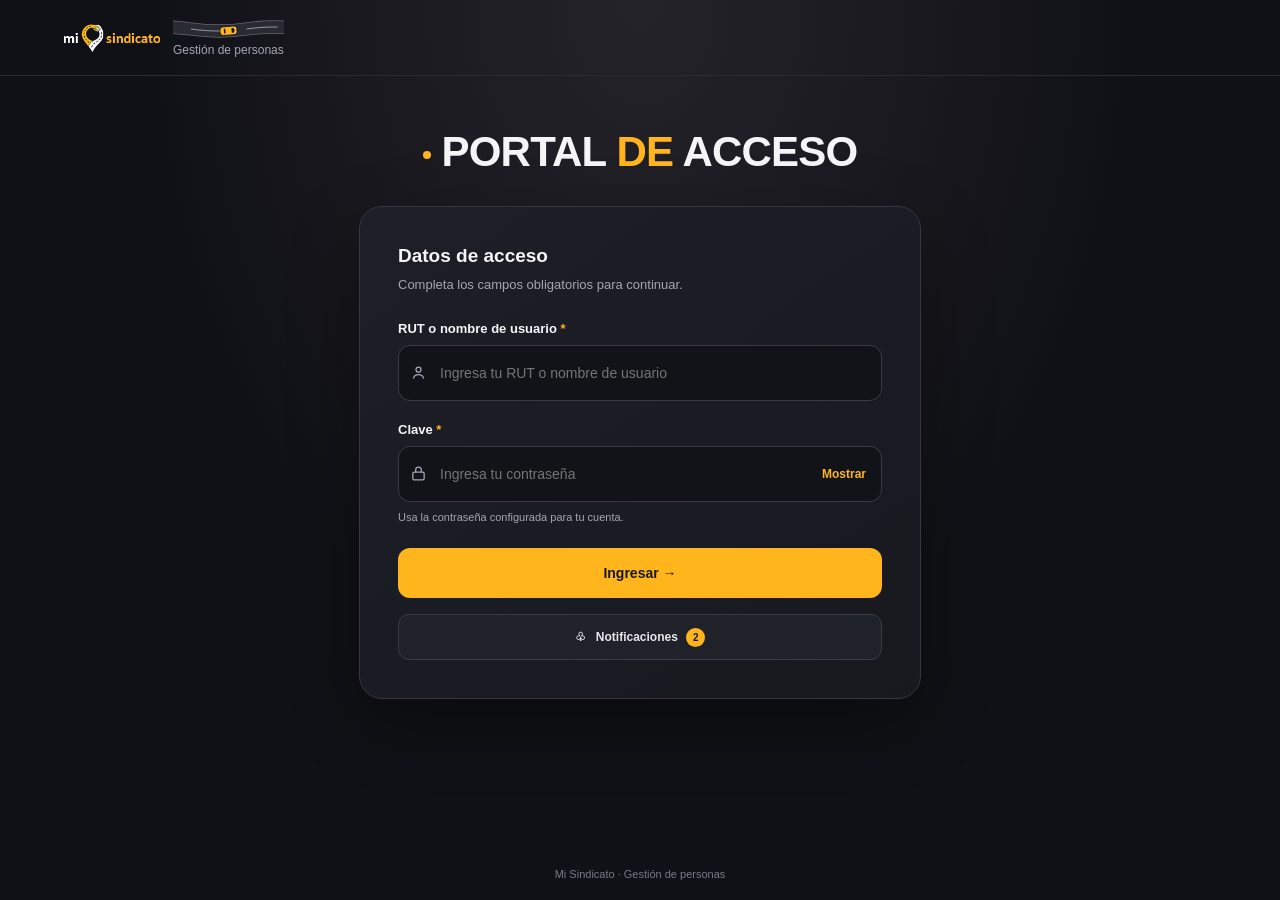
==== sindicato-panel.html @ 50554170 "Conecta Mi Sindicato con Supabase Auth y prepara servicio privado de imágenes" ====
<!doctype html>
<html lang="es">
<meta charset="utf-8">
<meta name="viewport" content="width=device-width, initial-scale=1">
<link rel="icon" href="IMG/mi-sindicato-favicon.png">
<title>Mi Sindicato</title>
<style>
  * { box-sizing: border-box; }
  body { margin: 0; background: #101116; color: #f5f5f7; font: 16px system-ui, sans-serif; }
  main { max-width: 720px; margin: 0 auto; padding: 24px 16px 48px; }
  header { display: flex; justify-content: space-between; align-items: center; }
  header img { width: 150px; }
  section, form { padding: 22px; margin: 16px 0; background: #191b22; border: 1px solid #343743; border-radius: 16px; }
  h1, h2 { margin: 0 0 12px; }
  h2 { font-size: 19px; color: #ffb51b; }
  p { color: #c5c7d0; }
  a { color: #ffb51b; }
  label { display: grid; gap: 6px; margin: 12px 0; }
  label[hidden] { display: none; }
  .platforms { border: 1px solid #626573; border-radius: 8px; display: flex; flex-wrap: wrap; gap: 8px 16px; }
  .platforms label { display: flex; align-items: center; margin: 4px 0; }
  .platforms input { width: auto; accent-color: #ffb51b; }
  dt { font-weight: 700; }
  dd { margin: 0 0 10px; overflow-wrap: anywhere; }
  input, select, textarea, button { font: inherit; border-radius: 8px; padding: 10px; }
  input, select, textarea { width: 100%; background: #101116; color: inherit; border: 1px solid #626573; }
  button { background: #ffb51b; border: 0; color: #101116; font-weight: 700; cursor: pointer; }
  button:disabled { opacity: .65; cursor: wait; }
  .logout-form { display: contents; }
  .logout-form[hidden] { display: none; }
  #status { color: #ffcd66; }
  .admin-dashboard { background: radial-gradient(ellipse at top, #242229, #101116 70%); min-height: 100vh; }
  .admin-dashboard main { max-width: none; padding: 0 0 32px; }
  .admin-dashboard header { padding: 8px clamp(14px, 3vw, 40px); border-bottom: 1px solid #303039; gap: 12px; }
  .admin-brand, .admin-session { display: flex; align-items: center; gap: 12px; }
  .admin-brand img { width: 108px; }
  .admin-brand small, .admin-session { color: #bfc2ce; font-size: 12px; }
  .admin-brand strong { display: block; font-size: 14px; }
  .admin-session button, .admin-dashboard nav button { background: #2c261b; color: #ffb51b; border: 1px solid #4b4028; }
  .admin-layout { width: min(1080px, calc(100% - 32px)); margin: 24px auto; display: grid; grid-template-columns: 200px minmax(0, 1fr); gap: 20px; }
  .admin-dashboard nav { position: sticky; top: 16px; align-self: start; display: grid; gap: 4px; padding: 12px; background: #191b22; border: 1px solid #343743; border-radius: 14px; }
  .admin-dashboard nav .admin-eyebrow { padding: 4px 8px 7px; color: #bfc2ce; }
  .admin-dashboard nav button { display: flex; align-items: center; gap: 9px; text-align: left; font-size: 13px; }
  .admin-nav-icon { width: 16px; flex-shrink: 0; text-align: center; }
  .admin-dashboard nav button:not([aria-current]) { background: transparent; border-color: transparent; color: #f5f5f7; }
  .admin-dashboard nav button:not([aria-current]):hover { background: #22252e; border-color: #343743; }
  .admin-eyebrow { color: #ffb51b; text-transform: uppercase; font-size: 10px; letter-spacing: .15em; font-weight: 800; }
  .admin-intro { display: flex; justify-content: space-between; align-items: center; gap: 12px; }
  .admin-intro p { margin: 0; font-size: 13px; }
  .admin-intro h1 { margin: 5px 0; font-size: 26px; }
  .admin-metrics, .admin-charts { display: grid; gap: 12px; }
  .admin-metrics { grid-template-columns: repeat(5, minmax(0, 1fr)); margin-top: 18px; }
  .admin-charts { grid-template-columns: repeat(2, minmax(0, 1fr)); }
  .admin-card { background: #191b22; border: 1px solid #343743; border-radius: 12px; padding: 14px; }
  .admin-card small { color: #c5c7d0; }
  .admin-card strong { display: block; margin-top: 8px; font-size: 23px; }
  .admin-card h3 { margin: 0 0 10px; font-size: 14px; }
  .admin-chart-body { display: flex; align-items: center; gap: 14px; min-height: 112px; }
  .admin-pie { flex: 0 0 88px; aspect-ratio: 1; border-radius: 50%; }
  .admin-legend { margin: 0; padding: 0; list-style: none; font-size: 12px; overflow-wrap: anywhere; }
  .admin-legend li { margin: 4px 0; }
  .admin-dashboard #status { width: min(1080px, calc(100% - 32px)); margin: 12px auto; }
  .admin-dashboard .union-switcher { width: min(1080px, calc(100% - 32px)); margin: 16px auto; }
  .directory-toolbar { display: flex; align-items: start; justify-content: space-between; gap: 16px; flex-wrap: wrap; }
  .directory-toolbar h2 { color: #f5f5f7; margin-bottom: 6px; }
  .directory-toolbar p { margin: 0; font-size: 13px; }
  .directory-toolbar input { width: min(100%, 270px); }
  .directory-scroll { overflow-x: auto; margin-top: 18px; }
  .directory-scroll table { width: 100%; border-collapse: collapse; text-align: left; font-size: 14px; }
  .directory-scroll th, .directory-scroll td { border-bottom: 1px solid #343743; padding: 12px 10px; }
  .directory-scroll th { font-size: 11px; text-transform: uppercase; letter-spacing: .06em; color: #bfc2ce; }
  .directory-scroll td small { display: block; margin-top: 4px; color: #bfc2ce; }
  .directory-badge { display: inline-block; border-radius: 12px; padding: 4px 8px; background: #2c261b; color: #ffb51b; }
  .member-actions { display: flex; gap: 6px; }
  .member-secondary { background: #22252e; color: #f5f5f7; border: 1px solid #343743; }
  .member-danger { background: #38242a; color: #ffc4c7; border: 1px solid #70434b; }
  .member-active { display: flex; align-items: center; grid-column: 1 / -1; }
  .member-active input { width: auto; accent-color: #ffb51b; }
  .member-dialog { width: min(620px, calc(100% - 28px)); max-height: 92vh; padding: 0; border: 1px solid #343743; border-radius: 18px; background: #191b22; color: #f5f5f7; }
  .member-dialog::backdrop { background: #08090bd9; backdrop-filter: blur(3px); }
  .member-dialog form { position: relative; margin: 0; border: 0; display: grid; grid-template-columns: repeat(2, minmax(0, 1fr)); gap: 12px 16px; }
  .member-dialog label { margin: 0; }
  .member-dialog h2, .member-dialog fieldset, .member-dialog [role="status"], .member-dialog label:first-of-type { grid-column: 1 / -1; }
  .member-dialog h2 { color: inherit; padding: 5px 44px 15px 0; border-bottom: 1px solid #343743; }
  .member-dialog [role="status"] { margin: 0; color: #ffcd66; }
  .member-dialog [role="status"]:empty { display: none; }
  .member-dialog-close { position: absolute; top: 14px; right: 18px; background: #22252e; color: #f5f5f7; border: 1px solid #343743; }
  @media (max-width: 760px) {
    .admin-layout { grid-template-columns: 1fr; }
    .admin-dashboard nav { position: static; display: flex; flex-wrap: wrap; }
    .admin-dashboard nav .admin-eyebrow { flex-basis: 100%; }
    .admin-metrics { grid-template-columns: repeat(auto-fit, minmax(120px, 1fr)); }
  }
  @media (max-width: 520px) {
    .member-dialog form { grid-template-columns: 1fr; }
    .admin-charts { grid-template-columns: 1fr; }
    .admin-session span { display: none; }
    .admin-intro { align-items: start; flex-direction: column; }
  }
</style>
<main>
  <header>
    <img src="IMG/mi-sindicato-header.png" alt="Mi Sindicato">
    <form id="logout" class="logout-form" method="post" action="/api/logout" hidden>
      <button type="submit">Cerrar sesión</button>
    </form>
  </header>
  <div id="panel"></div>
  <p id="status" role="status"></p>
  <section id="file-notice" hidden>
    <h2>Abre Mi Sindicato desde el servidor</h2>
    <p>Inicia sesión en el <a href="http://127.0.0.1:3317/">portal local</a> con tu cuenta de presidente. El portal abrirá tu panel.</p>
  </section>
</main>
<script src="cloud-portal.js"></script>
<script>
  if (window.parent !== window && window.parent.LocalDemo) {
    document.querySelector('header img').src = 'IMG/mi-sindicato-header.png';
    const note = document.createElement('p');
    note.textContent = 'Pruebas locales · Datos ficticios guardados en este navegador';
    document.querySelector('main').prepend(note);
    const script = document.createElement('script');
    script.src = 'sindicato.js';
    document.body.append(script);
  } else if (location.protocol === 'file:') {
    document.querySelector('header img').src = 'IMG/mi-sindicato-header.png';
    location.replace('index.html#panel');
  } else {
    const script = document.createElement('script');
    script.src = 'sindicato.js';
    document.body.append(script);
  }
</script>
</html>
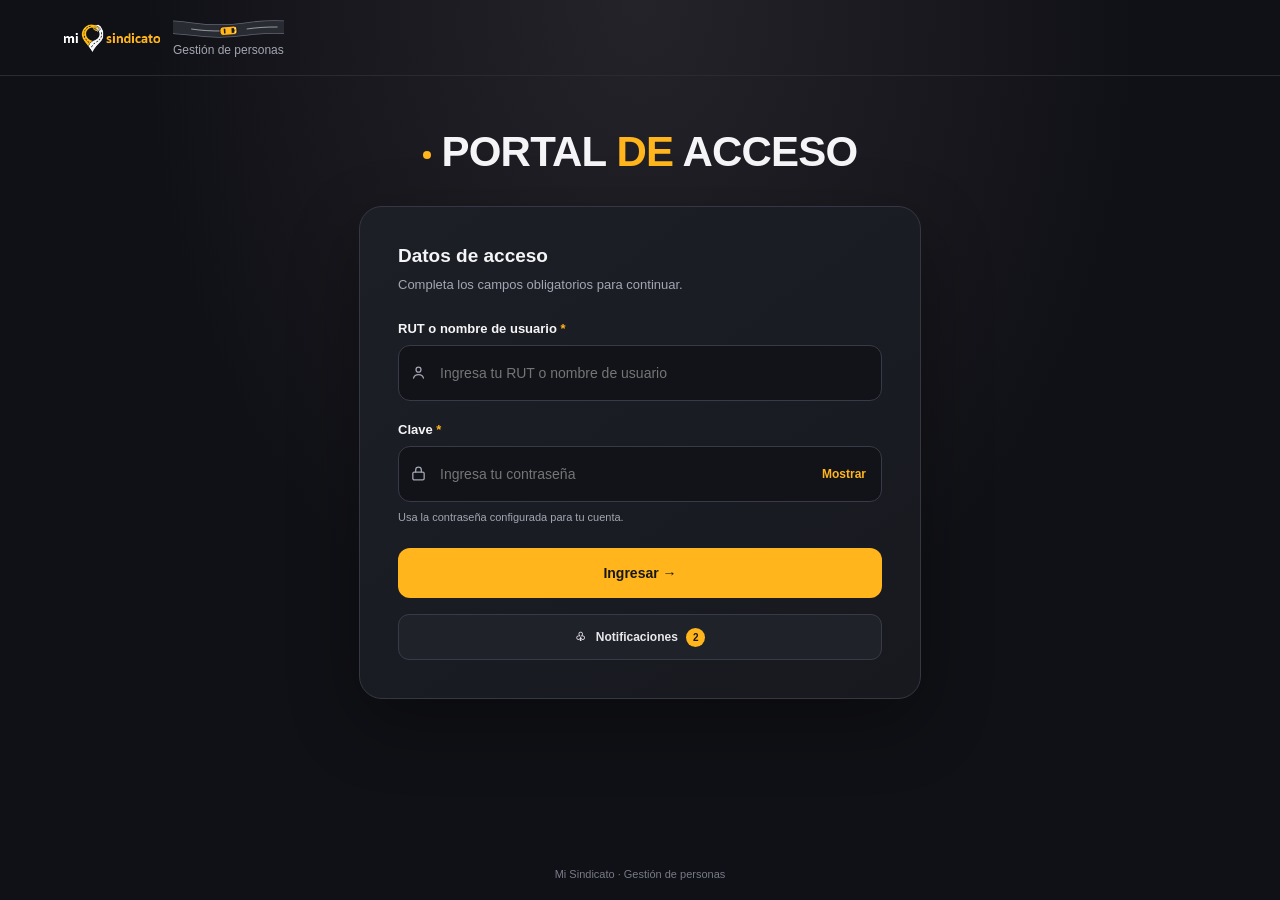
==== commit a3f4d9c7: "Simplifica el QR de TOTP y actualiza la versión del cliente" ====
--- a/sindicato-panel.html
+++ b/sindicato-panel.html
@@ -112,7 +112,7 @@
     <p>Inicia sesión en el <a href="http://127.0.0.1:3317/">portal local</a> con tu cuenta de presidente. El portal abrirá tu panel.</p>
   </section>
 </main>
-<script src="cloud-portal.js"></script>
+<script src="cloud-portal.js?v=20261122-qr2"></script>
 <script>
   if (window.parent !== window && window.parent.LocalDemo) {
     document.querySelector('header img').src = 'IMG/mi-sindicato-header.png';
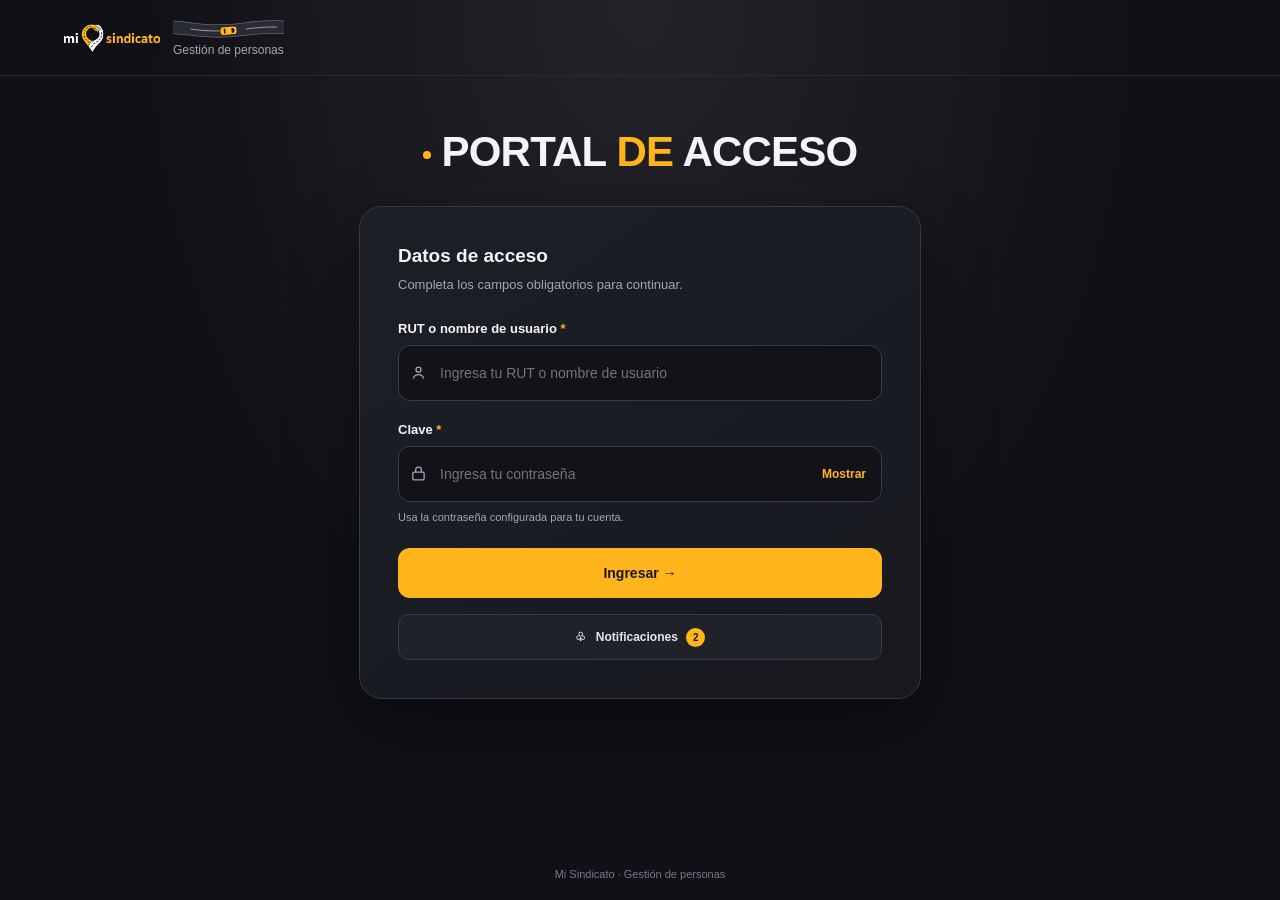
==== commit f8bddbfe: "Implementa perfil visual responsive y aprobación de cambios de vehículo" ====
--- a/sindicato-panel.html
+++ b/sindicato-panel.html
@@ -4,6 +4,7 @@
 <meta name="viewport" content="width=device-width, initial-scale=1">
 <link rel="icon" href="IMG/mi-sindicato-favicon.png">
 <title>Mi Sindicato</title>
+<link rel="stylesheet" href="profile-ui.css?v=1">
 <style>
   * { box-sizing: border-box; }
   body { margin: 0; background: #101116; color: #f5f5f7; font: 16px system-ui, sans-serif; }
@@ -113,6 +114,7 @@
   </section>
 </main>
 <script src="cloud-portal.js?v=20261122-qr2"></script>
+<script src="profile-ui.js?v=1"></script>
 <script>
   if (window.parent !== window && window.parent.LocalDemo) {
     document.querySelector('header img').src = 'IMG/mi-sindicato-header.png';
--- a/profile-ui.css
+++ b/profile-ui.css
@@ -0,0 +1,24 @@
+.profile-grid{display:grid;grid-template-columns:minmax(0,1fr) minmax(0,1.2fr) 260px;gap:16px;margin-top:16px}
+.profile-grid .profile-card{margin:0;padding:20px;min-width:0;background:linear-gradient(135deg,#1c1f26,#17191f);border:1px solid #343743;border-radius:18px}
+.profile-card h2{font-size:20px;color:#f5f5f7}.profile-card h3{font-size:16px}.profile-card p{line-height:1.5}
+.profile-identity{display:flex;align-items:center;gap:20px}
+.profile-avatar{position:relative;flex:0 0 140px;width:140px;height:140px;border-radius:50%;background:#282c35;border:3px solid #f5f5f7}
+.profile-avatar img{width:100%;height:100%;object-fit:cover;border-radius:50%}
+.profile-photo-placeholder{display:flex;align-items:center;justify-content:center;height:100%;font-size:64px;color:#ffb51b}
+.profile-photo-placeholder[hidden]{display:none}
+.profile-photo-edit{position:absolute;bottom:0;right:0;width:40px;height:40px;display:flex;justify-content:center;align-items:center;background:#ffb51b;border-radius:50%;cursor:pointer;margin:0}
+.profile-photo-edit input{position:absolute;inset:0;opacity:0;cursor:pointer;width:100%;height:100%}
+.profile-pill{display:inline-block;background:#ffb51b;color:#101116;padding:7px 12px;font-weight:700;border-radius:8px}
+.profile-active{color:#91e29d!important}.profile-car-photo{height:190px;background:#252a33;position:relative;border-radius:12px;overflow:hidden;margin-bottom:16px}
+.profile-car-photo img{width:100%;height:100%;object-fit:cover}.profile-car-photo .profile-photo-edit{bottom:12px;right:12px}
+.profile-plate{display:inline-block;padding:7px 12px;margin:0 8px 8px 0;border:1px solid #626573;border-radius:6px;letter-spacing:.08em}
+.profile-note{font-size:12px;color:#ffcf70!important}
+.profile-attendance{grid-column:3;grid-row:1/4}.profile-attendance small{display:block;margin-top:10px;color:#a3a6b2}
+.profile-attendance-ring{border:12px solid #343743;border-radius:50%;width:150px;height:150px;margin:24px auto;display:grid;place-items:center;font-size:40px}
+.profile-address{grid-column:1}.profile-platforms{grid-column:2}.profile-badges{display:flex;flex-wrap:wrap;gap:8px}.platform-badge{padding:9px 13px;border-radius:10px;font-weight:700;background:#303540}
+.platform-uber{background:#000;color:white}.platform-didi{background:#ff7624;color:#fff}.platform-indrive{background:#b5ed30;color:#101116}.platform-cabify{background:#7536cb;color:#fff}
+.profile-accounts{grid-column:1/3;display:flex;align-items:center;justify-content:space-between;gap:12px;flex-wrap:wrap}
+.profile-news{grid-column:1/-1}.profile-news-grid{display:grid;grid-template-columns:repeat(4,minmax(0,1fr));gap:12px}.profile-news-grid button{font-size:12px}
+body.member-profile .admin-layout{width:min(1600px,calc(100% - 32px));grid-template-columns:190px minmax(0,1fr)}
+@media(max-width:1250px){.profile-grid{grid-template-columns:1fr 1fr}.profile-attendance{grid-column:1/-1;grid-row:auto}.profile-news-grid{grid-template-columns:1fr 1fr}.profile-identity{flex-direction:column;text-align:center}}
+@media(max-width:760px){body.member-profile .admin-layout{grid-template-columns:1fr}.profile-grid{display:flex;flex-direction:column}.profile-news-grid{grid-template-columns:1fr}.profile-identity{flex-direction:row;text-align:left}.profile-avatar{flex-basis:110px;width:110px;height:110px}.profile-attendance-ring{width:110px;height:110px;border-width:8px}}
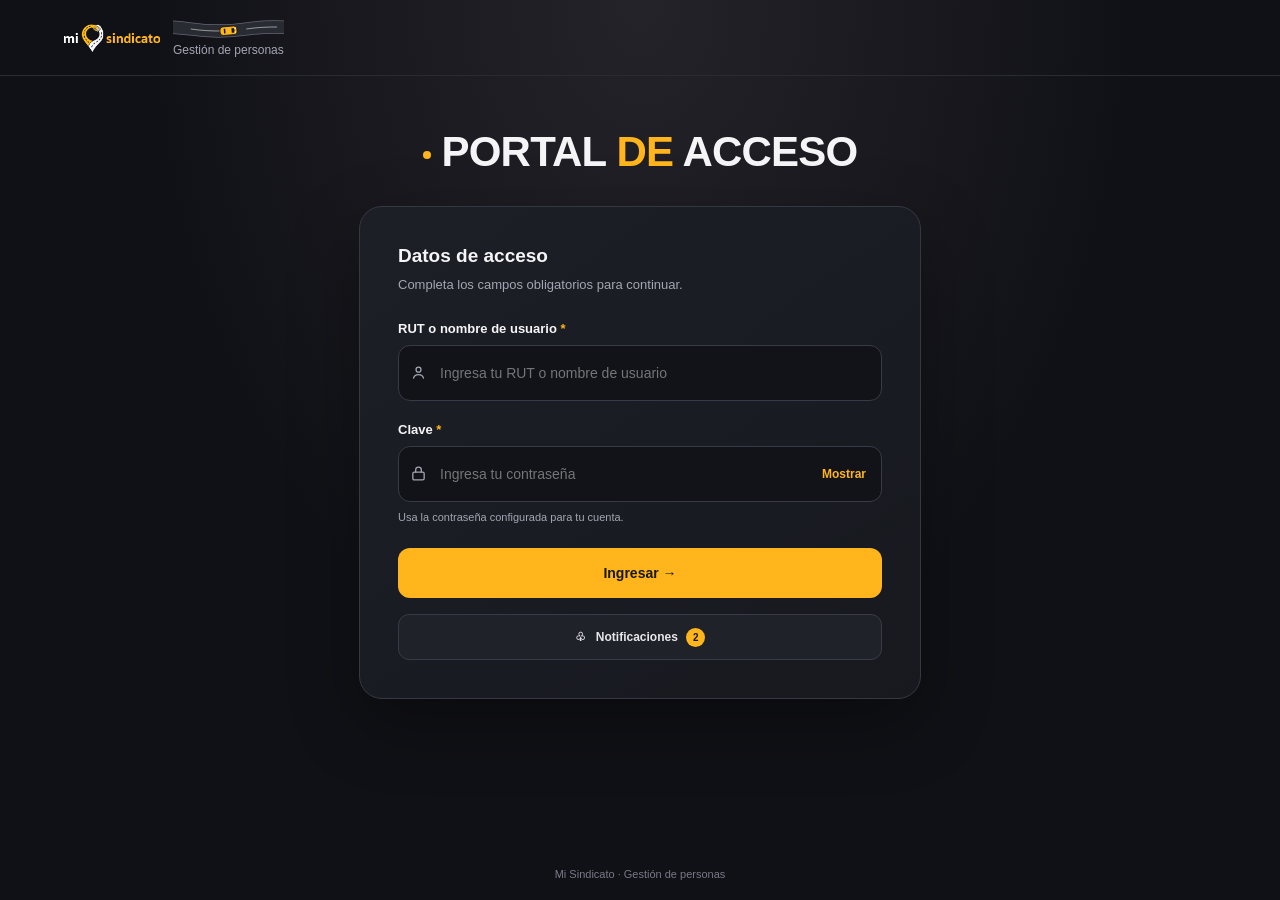
==== commit 1d8ad067: "Actualiza la versión del cliente para los accesos separados" ====
--- a/sindicato-panel.html
+++ b/sindicato-panel.html
@@ -113,7 +113,7 @@
     <p>Inicia sesión en el <a href="http://127.0.0.1:3317/">portal local</a> con tu cuenta de presidente. El portal abrirá tu panel.</p>
   </section>
 </main>
-<script src="cloud-portal.js?v=20261122-qr2"></script>
+<script src="cloud-portal.js?v=20261122-cuentas"></script>
 <script src="profile-ui.js?v=1"></script>
 <script>
   if (window.parent !== window && window.parent.LocalDemo) {
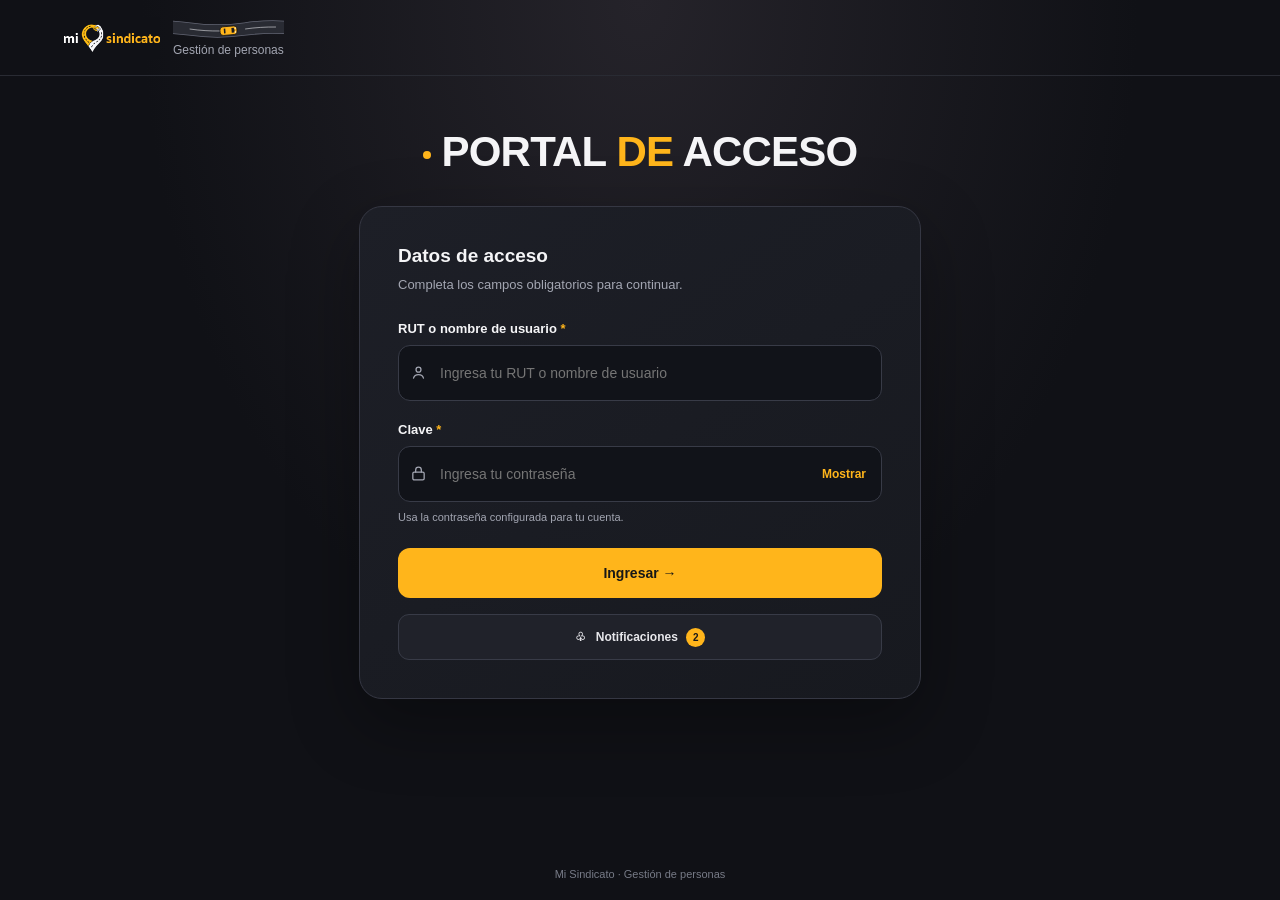
==== commit 418a88c8: "Conserva y renueva la sesión al cambiar la contraseña temporal" ====
--- a/sindicato-panel.html
+++ b/sindicato-panel.html
@@ -113,7 +113,7 @@
     <p>Inicia sesión en el <a href="http://127.0.0.1:3317/">portal local</a> con tu cuenta de presidente. El portal abrirá tu panel.</p>
   </section>
 </main>
-<script src="cloud-portal.js?v=20261122-cuentas"></script>
+<script src="cloud-portal.js?v=20261122-sesion"></script>
 <script src="profile-ui.js?v=1"></script>
 <script>
   if (window.parent !== window && window.parent.LocalDemo) {
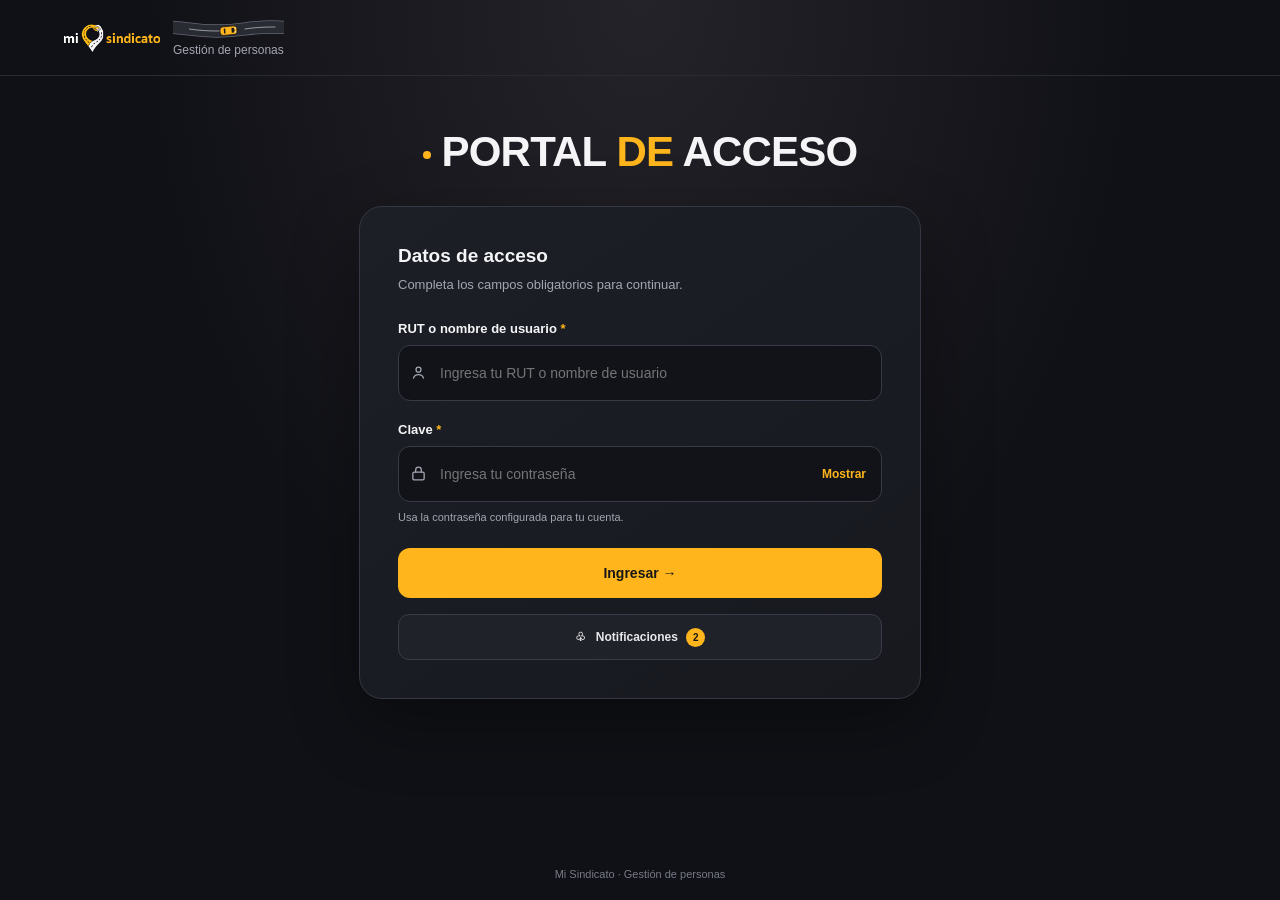
==== commit ab072434: "Acelera paneles, pagina directorios y optimiza carga de fotos" ====
--- a/sindicato-panel.html
+++ b/sindicato-panel.html
@@ -113,8 +113,8 @@
     <p>Inicia sesión en el <a href="http://127.0.0.1:3317/">portal local</a> con tu cuenta de presidente. El portal abrirá tu panel.</p>
   </section>
 </main>
-<script src="cloud-portal.js?v=20261122-sesion"></script>
-<script src="profile-ui.js?v=1"></script>
+<script src="cloud-portal.js?v=20261122-rapido"></script>
+<script src="profile-ui.js?v=20261122-rapido"></script>
 <script>
   if (window.parent !== window && window.parent.LocalDemo) {
     document.querySelector('header img').src = 'IMG/mi-sindicato-header.png';
@@ -122,14 +122,14 @@
     note.textContent = 'Pruebas locales · Datos ficticios guardados en este navegador';
     document.querySelector('main').prepend(note);
     const script = document.createElement('script');
-    script.src = 'sindicato.js';
+    script.src = 'sindicato.js?v=20261122-rapido';
     document.body.append(script);
   } else if (location.protocol === 'file:') {
     document.querySelector('header img').src = 'IMG/mi-sindicato-header.png';
     location.replace('index.html#panel');
   } else {
     const script = document.createElement('script');
-    script.src = 'sindicato.js';
+    script.src = 'sindicato.js?v=20261122-rapido';
     document.body.append(script);
   }
 </script>
--- a/profile-ui.css
+++ b/profile-ui.css
@@ -15,8 +15,15 @@
 .profile-note{font-size:12px;color:#ffcf70!important}
 .profile-attendance{grid-column:3;grid-row:1/4}.profile-attendance small{display:block;margin-top:10px;color:#a3a6b2}
 .profile-attendance-ring{border:12px solid #343743;border-radius:50%;width:150px;height:150px;margin:24px auto;display:grid;place-items:center;font-size:40px}
-.profile-address{grid-column:1}.profile-platforms{grid-column:2}.profile-badges{display:flex;flex-wrap:wrap;gap:8px}.platform-badge{padding:9px 13px;border-radius:10px;font-weight:700;background:#303540}
-.platform-uber{background:#000;color:white}.platform-didi{background:#ff7624;color:#fff}.platform-indrive{background:#b5ed30;color:#101116}.platform-cabify{background:#7536cb;color:#fff}
+.profile-address{grid-column:1}.profile-platforms{grid-column:2}.profile-badges{display:flex;align-items:center;justify-content:flex-start;flex-wrap:wrap;gap:7px}
+.platform-badge{height:34px;padding:6px 10px;box-sizing:border-box;display:inline-flex;align-items:center;justify-content:flex-start;gap:5px;border-radius:9px;font-weight:600;background:#303540;flex:0 0 auto}
+.platform-wordmark{display:block;width:auto;height:18px;max-width:76px;object-fit:contain}
+.platform-symbol{display:block;width:21px;height:21px;object-fit:contain}
+.platform-uber{background:#000;color:white;font-size:19px;font-weight:500;letter-spacing:-.6px}
+.platform-didi{background:#ff7624;color:#fff}.platform-indrive{background:#c1f11d;color:#101116}
+.platform-indrive .platform-wordmark{height:17px;max-width:60px}
+.platform-cabify{background:#7536cb;color:#fff}.platform-cabify img{filter:brightness(0) invert(1)}
+.platform-getgo{background:#fff;color:#061f54}.platform-getgo .platform-wordmark{height:19px}
 .profile-accounts{grid-column:1/3;display:flex;align-items:center;justify-content:space-between;gap:12px;flex-wrap:wrap}
 .profile-news{grid-column:1/-1}.profile-news-grid{display:grid;grid-template-columns:repeat(4,minmax(0,1fr));gap:12px}.profile-news-grid button{font-size:12px}
 body.member-profile .admin-layout{width:min(1600px,calc(100% - 32px));grid-template-columns:190px minmax(0,1fr)}
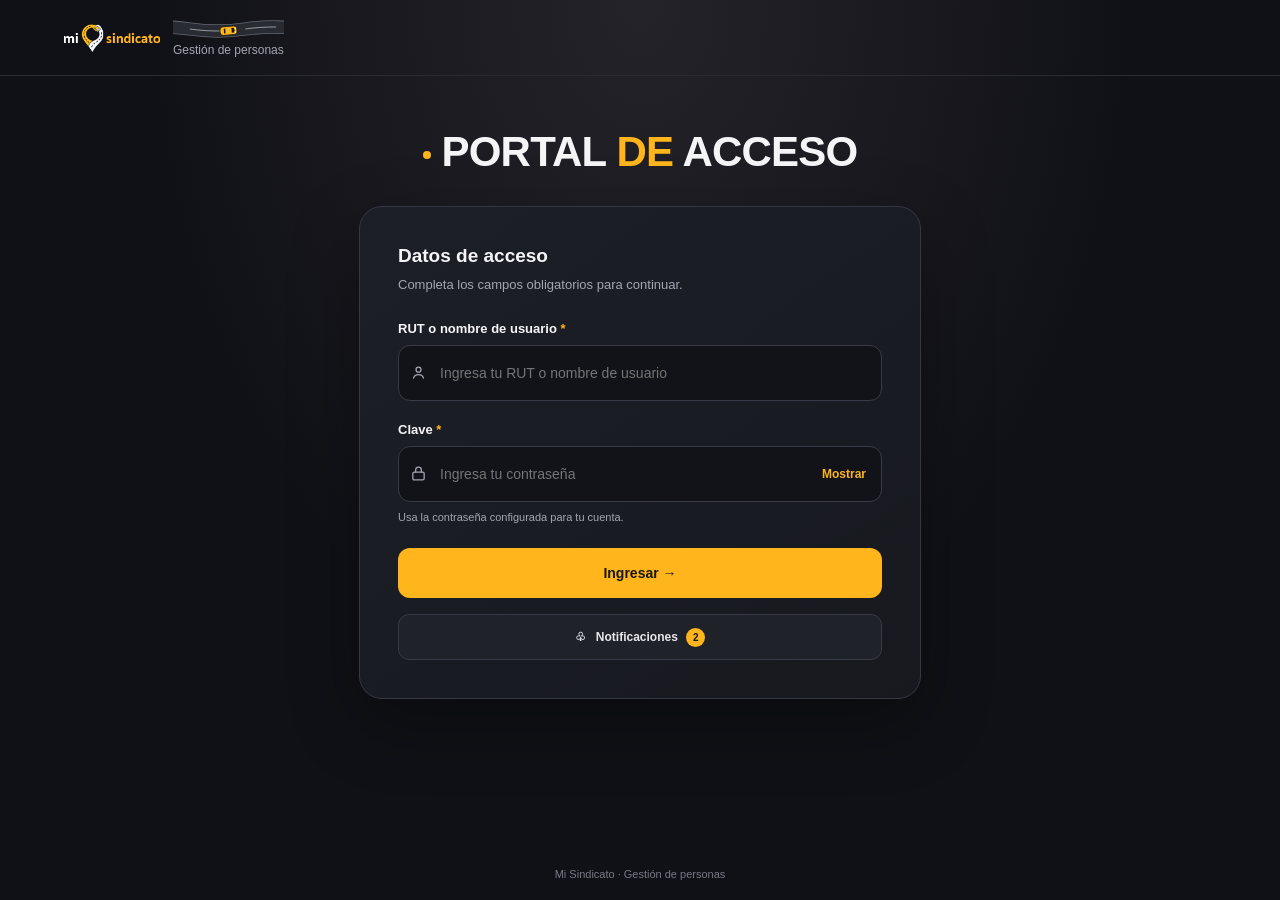
==== commit a7a2626f: "Crea app Flutter de Mi Sindicato exclusiva para el perfil de socio" ====
--- a/sindicato-panel.html
+++ b/sindicato-panel.html
@@ -4,7 +4,7 @@
 <meta name="viewport" content="width=device-width, initial-scale=1">
 <link rel="icon" href="IMG/mi-sindicato-favicon.png">
 <title>Mi Sindicato</title>
-<link rel="stylesheet" href="profile-ui.css?v=1">
+<link rel="stylesheet" href="profile-ui.css?v=20261122-app">
 <style>
   * { box-sizing: border-box; }
   body { margin: 0; background: #101116; color: #f5f5f7; font: 16px system-ui, sans-serif; }
@@ -113,8 +113,8 @@
     <p>Inicia sesión en el <a href="http://127.0.0.1:3317/">portal local</a> con tu cuenta de presidente. El portal abrirá tu panel.</p>
   </section>
 </main>
-<script src="cloud-portal.js?v=20261122-rapido"></script>
-<script src="profile-ui.js?v=20261122-rapido"></script>
+<script src="cloud-portal.js?v=20261122-app"></script>
+<script src="profile-ui.js?v=20261122-app"></script>
 <script>
   if (window.parent !== window && window.parent.LocalDemo) {
     document.querySelector('header img').src = 'IMG/mi-sindicato-header.png';
@@ -122,14 +122,14 @@
     note.textContent = 'Pruebas locales · Datos ficticios guardados en este navegador';
     document.querySelector('main').prepend(note);
     const script = document.createElement('script');
-    script.src = 'sindicato.js?v=20261122-rapido';
+    script.src = 'sindicato.js?v=20261122-app';
     document.body.append(script);
   } else if (location.protocol === 'file:') {
     document.querySelector('header img').src = 'IMG/mi-sindicato-header.png';
     location.replace('index.html#panel');
   } else {
     const script = document.createElement('script');
-    script.src = 'sindicato.js?v=20261122-rapido';
+    script.src = 'sindicato.js?v=20261122-app';
     document.body.append(script);
   }
 </script>
--- a/profile-ui.css
+++ b/profile-ui.css
@@ -29,3 +29,14 @@
 body.member-profile .admin-layout{width:min(1600px,calc(100% - 32px));grid-template-columns:190px minmax(0,1fr)}
 @media(max-width:1250px){.profile-grid{grid-template-columns:1fr 1fr}.profile-attendance{grid-column:1/-1;grid-row:auto}.profile-news-grid{grid-template-columns:1fr 1fr}.profile-identity{flex-direction:column;text-align:center}}
 @media(max-width:760px){body.member-profile .admin-layout{grid-template-columns:1fr}.profile-grid{display:flex;flex-direction:column}.profile-news-grid{grid-template-columns:1fr}.profile-identity{flex-direction:row;text-align:left}.profile-avatar{flex-basis:110px;width:110px;height:110px}.profile-attendance-ring{width:110px;height:110px;border-width:8px}}
+
+/* Member-only app keeps navigation compact and clear on a phone. */
+.member-app .admin-layout{grid-template-columns:minmax(0,1fr);margin:12px auto}
+.member-app .admin-layout>nav{display:flex;gap:6px;overflow-x:auto;padding:8px;flex-wrap:nowrap;position:sticky;top:0;z-index:5;background:#191b22}
+.member-app .admin-layout>nav .admin-eyebrow{display:none}
+.member-app .admin-layout>nav button{white-space:nowrap;width:auto;flex:0 0 auto;margin:0;padding:12px}
+.member-app .admin-brand strong,.member-app .admin-session span{display:none}
+.member-app .admin-brand img{width:140px}
+.member-app .profile-identity{flex-wrap:wrap}
+.member-app .profile-identity>div{min-width:0;overflow-wrap:anywhere}
+@media(max-width:520px){.member-app .admin-brand small{max-width:150px;display:block;overflow:hidden;text-overflow:ellipsis;white-space:nowrap}.member-app .admin-intro{margin-top:12px}.member-app .profile-card{padding:16px}.member-app .profile-identity{gap:12px}}
